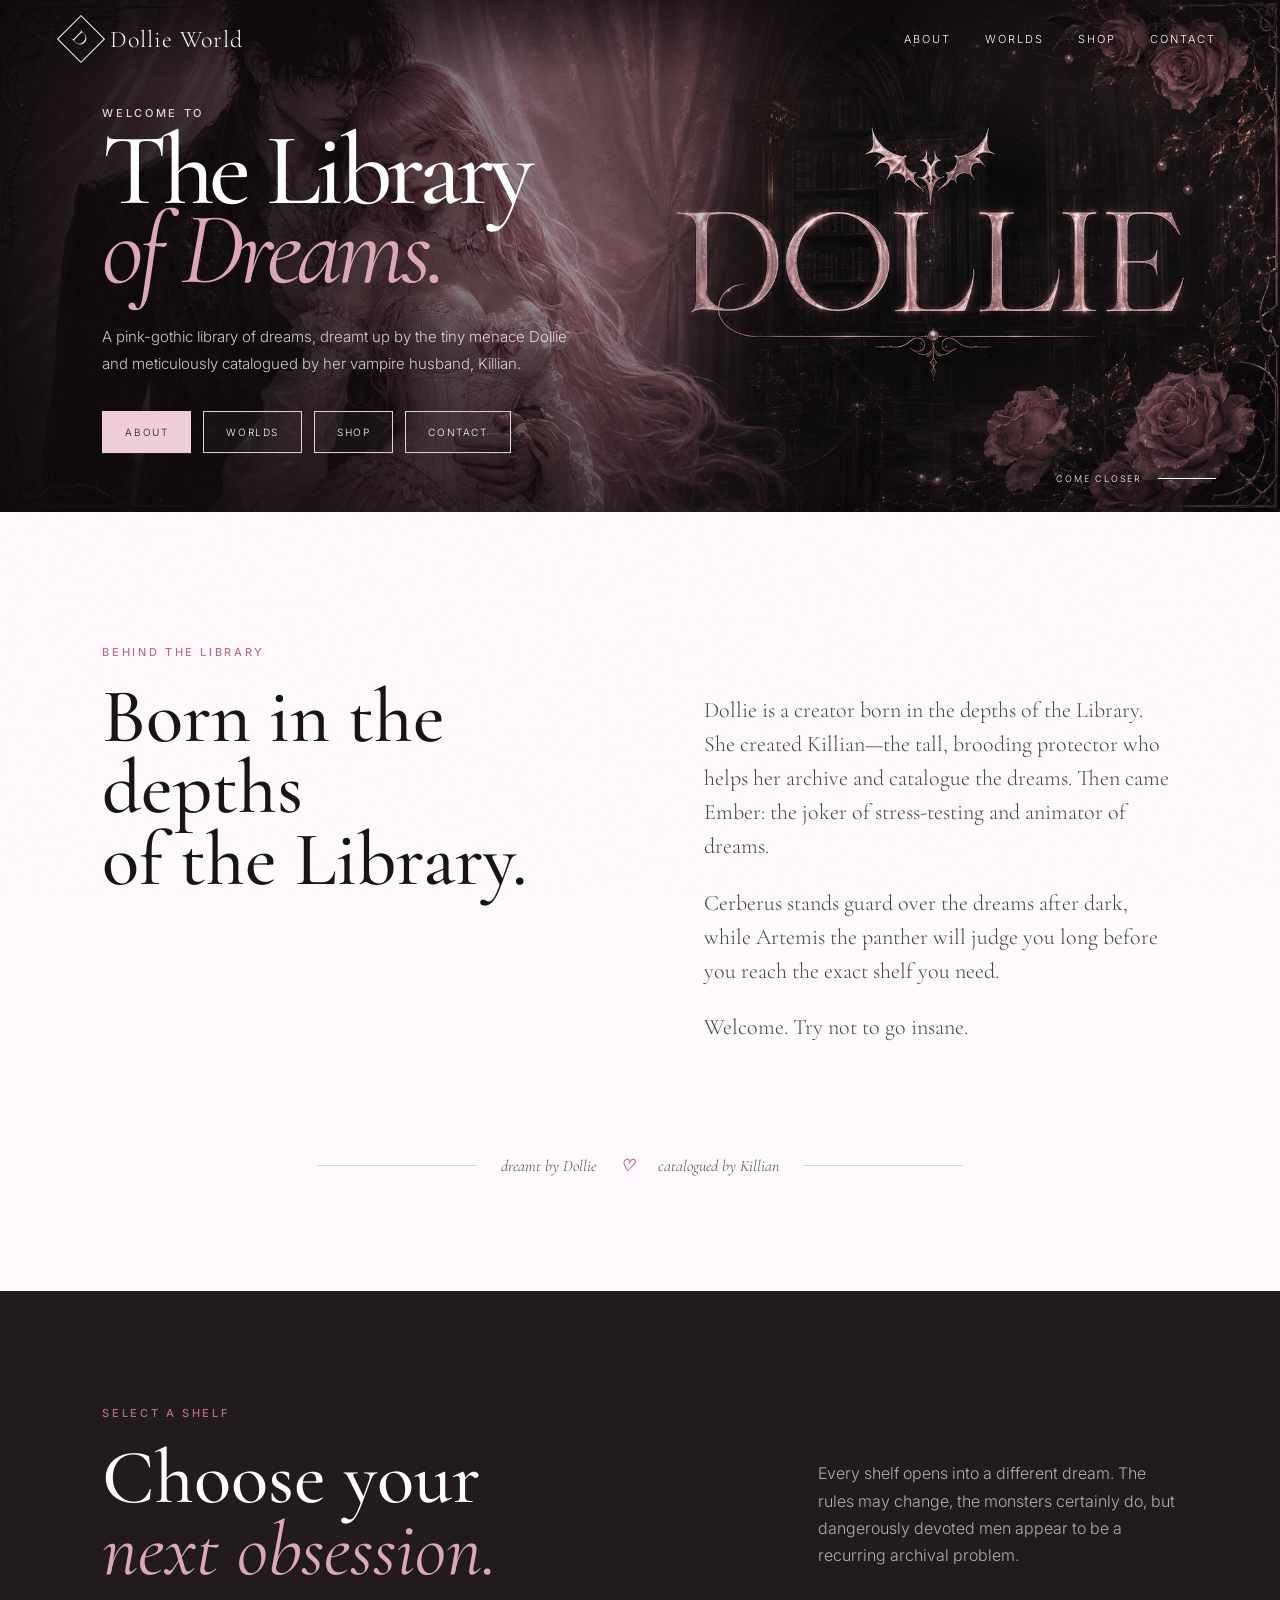
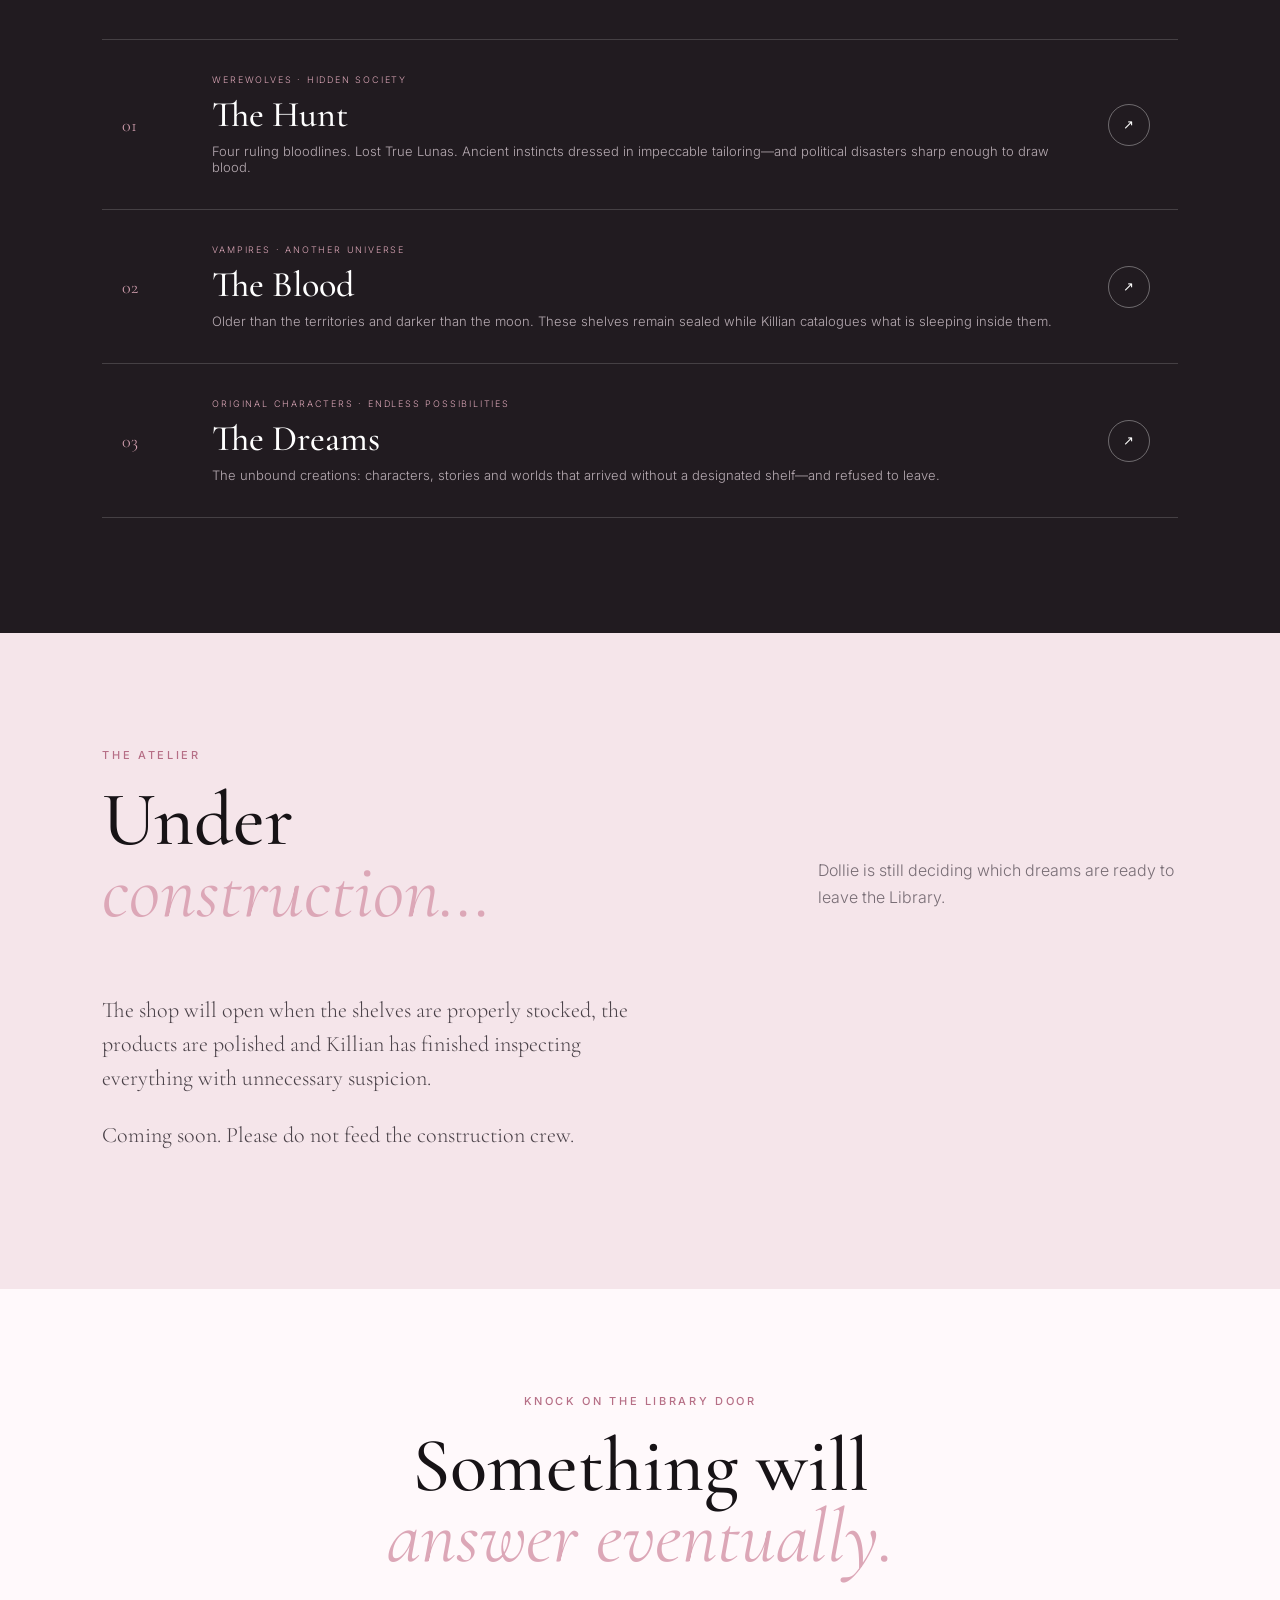
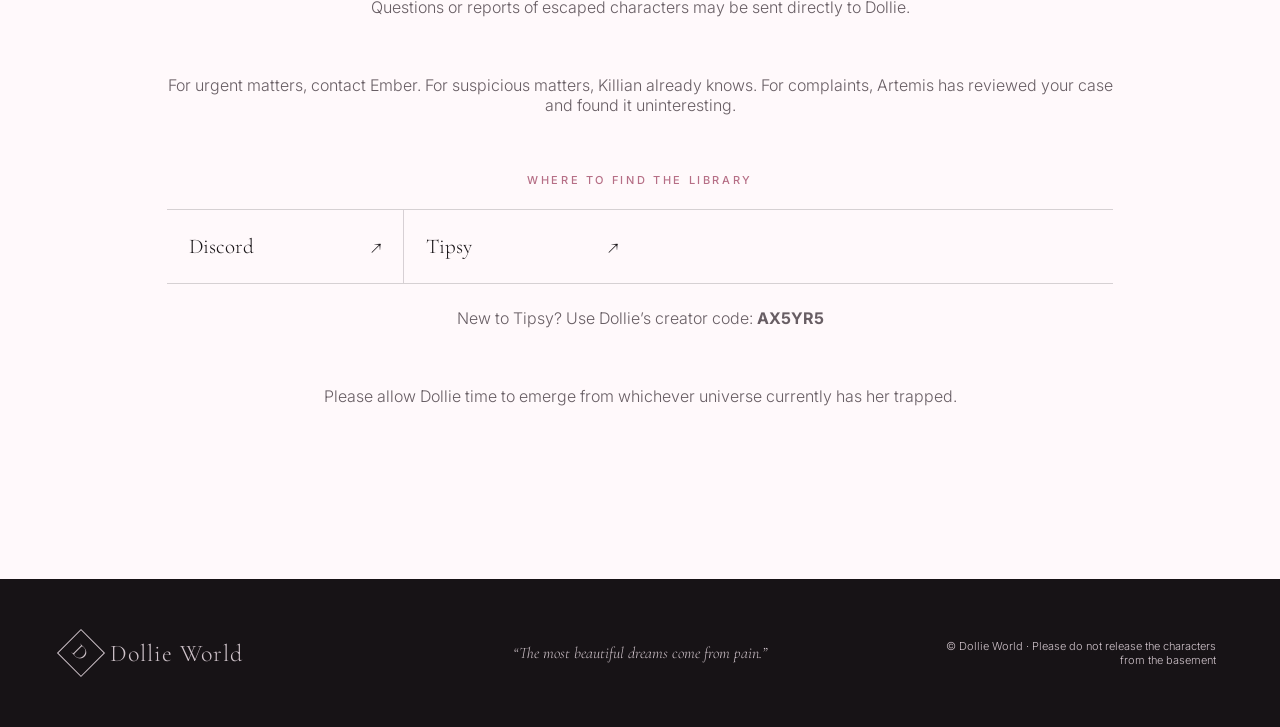
==== index.html @ dae3a4bd "Add files via upload" ====
<!doctype html>
<html lang="en">
  <head>
    <meta charset="UTF-8" />
    <meta name="viewport" content="width=device-width, initial-scale=1" />
    <meta name="theme-color" content="#dca7b7" />
    <meta name="description" content="Dollie World — soft pink creations with a dark silver edge." />
    <title>Dollie World — The Library of Dreams</title>
    <link rel="preconnect" href="https://fonts.googleapis.com" />
    <link rel="preconnect" href="https://fonts.gstatic.com" crossorigin />
    <link href="https://fonts.googleapis.com/css2?family=Cormorant+Garamond:wght@400;500;600;700&family=Inter:wght@300;400;500;600&display=swap" rel="stylesheet" />
    <link rel="stylesheet" href="styles.css" />
    <style>
      /* Critical artwork framing kept inline so GitHub cannot serve an old cover rule. */
      @media (min-width: 761px) {
        .hero { height: calc(100vw * 793 / 1983) !important; min-height: 0 !important; max-height: none !important; }
        .hero-art { width: 100% !important; height: 100% !important; object-fit: contain !important; object-position: center !important; }
      }
      .divider { height: auto !important; object-fit: contain !important; }
    </style>
  </head>
  <body>
    <div class="noise" aria-hidden="true"></div>
    <header class="site-header" id="top">
      <a class="brand" href="#top" aria-label="Dollie World home">
        <span class="brand-mark">D</span><span>Dollie World</span>
      </a>
      <button class="menu-toggle" aria-expanded="false" aria-controls="site-nav"><span></span><span></span></button>
      <nav id="site-nav" aria-label="Main navigation">
        <a href="#about">About</a><a href="#worlds">Worlds</a><a href="#shop">Shop</a><a href="#contact">Contact</a>
      </nav>
    </header>

    <main>
      <section class="hero" aria-labelledby="hero-title">
        <img class="hero-art" src="assets/hero-dollie.png" alt="Dollie and Killian in a pink gothic library" />
        <div class="hero-shade"></div>
        <div class="hero-copy">
          <p class="eyebrow">Welcome to</p>
          <h1 id="hero-title">The Library<br /><em>of Dreams.</em></h1>
          <p class="hero-lede">A pink-gothic library of dreams, dreamt up by the tiny menace Dollie and meticulously catalogued by her vampire husband, Killian.</p>
          <div class="hero-actions"><a class="button primary" href="#about">About</a><a class="button ghost" href="#worlds">Worlds</a><a class="button ghost" href="#shop">Shop</a><a class="button ghost" href="#contact">Contact</a></div>
        </div>
        <a class="scroll-cue" href="#about"><span>Come closer</span><i></i></a>
      </section>

      <img class="divider" src="assets/divider-bat-bow.png" alt="" aria-hidden="true" />

      <section class="about section" id="about">
        <div class="section-kicker">Behind the Library</div>
        <div class="about-grid">
          <div><h2>Born in the depths<br />of the Library.</h2></div>
          <div class="about-copy"><p>Dollie is a creator born in the depths of the Library. She created Killian—the tall, brooding protector who helps her archive and catalogue the dreams. Then came Ember: the joker of stress-testing and animator of dreams.</p><p>Cerberus stands guard over the dreams after dark, while Artemis the panther will judge you long before you reach the exact shelf you need.</p><p>Welcome. Try not to go insane.</p></div>
        </div>
        <div class="signature"><span>dreamt by Dollie</span><b>♡</b><span>catalogued by Killian</span></div>
      </section>

      <section class="worlds section" id="worlds">
        <div class="section-heading"><div><p class="section-kicker">Select a shelf</p><h2>Choose your<br /><em>next obsession.</em></h2></div><p>Every shelf opens into a different dream. The rules may change, the monsters certainly do, but dangerously devoted men appear to be a recurring archival problem.</p></div>
        <div class="world-grid">
          <article class="world-card featured"><span class="card-number">01</span><div><p>Werewolves · Hidden society</p><h3>The Hunt</h3><span>Four ruling bloodlines. Lost True Lunas. Ancient instincts dressed in impeccable tailoring—and political disasters sharp enough to draw blood.</span></div><button aria-label="Explore The Hunt">↗</button></article>
          <article class="world-card"><span class="card-number">02</span><div><p>Vampires · Another universe</p><h3>The Blood</h3><span>Older than the territories and darker than the moon. These shelves remain sealed while Killian catalogues what is sleeping inside them.</span></div><button aria-label="Explore The Blood">↗</button></article>
          <article class="world-card"><span class="card-number">03</span><div><p>Original characters · Endless possibilities</p><h3>The Dreams</h3><span>The unbound creations: characters, stories and worlds that arrived without a designated shelf—and refused to leave.</span></div><button aria-label="Explore The Dreams">↗</button></article>
        </div>
      </section>

      <section class="gallery section" id="shop">
        <div class="section-heading"><div><p class="section-kicker">The Atelier</p><h2>Under<br /><em>construction…</em></h2></div><p>Dollie is still deciding which dreams are ready to leave the Library.</p></div>
        <div class="about-copy"><p>The shop will open when the shelves are properly stocked, the products are polished and Killian has finished inspecting everything with unnecessary suspicion.</p><p>Coming soon. Please do not feed the construction crew.</p></div>
      </section>

      <img class="divider divider-heart" src="assets/divider-heart.png" alt="" aria-hidden="true" />

      <section class="connect section" id="contact">
        <p class="section-kicker">Knock on the Library door</p><h2>Something will<br /><em>answer eventually.</em></h2>
        <p>Questions or reports of escaped characters may be sent directly to Dollie.</p>
        <p>For urgent matters, contact Ember. For suspicious matters, Killian already knows. For complaints, Artemis has reviewed your case and found it uninteresting.</p>
        <p class="section-kicker">Where to find the Library</p>
        <div class="socials"><a href="https://discord.gg/57TYjZwhGv" target="_blank" rel="noopener noreferrer">Discord <span>↗</span></a><a href="https://tipsy.chat/profile/1777650556658005181" target="_blank" rel="noopener noreferrer">Tipsy <span>↗</span></a></div>
        <p>New to Tipsy? Use Dollie’s creator code: <strong>AX5YR5</strong></p>
        <p>Please allow Dollie time to emerge from whichever universe currently has her trapped.</p>
      </section>
    </main>

    <footer><a class="brand" href="#top"><span class="brand-mark">D</span><span>Dollie World</span></a><p>“The most beautiful dreams come from pain.”</p><span>© <span id="year"></span> Dollie World · Please do not release the characters from the basement</span></footer>
    <script src="script.js"></script>
  </body>
</html>
---- styles.css ----
:root{--pink-50:#fff9fb;--pink-100:#f9e8ed;--pink-200:#efced8;--pink-300:#dca7b7;--pink-500:#b66f86;--ink:#171316;--silver:#504a50;--line:rgba(80,74,80,.23);--serif:"Cormorant Garamond",Georgia,serif;--sans:Inter,Arial,sans-serif}
*{box-sizing:border-box}html{scroll-behavior:smooth}body{margin:0;background:var(--pink-50);color:var(--ink);font-family:var(--sans);font-weight:300}.noise{position:fixed;inset:0;pointer-events:none;z-index:20;opacity:.025;background-image:url("data:image/svg+xml,%3Csvg viewBox='0 0 180 180' xmlns='http://www.w3.org/2000/svg'%3E%3Cfilter id='n'%3E%3CfeTurbulence type='fractalNoise' baseFrequency='.9' numOctaves='3' stitchTiles='stitch'/%3E%3C/filter%3E%3Crect width='100%25' height='100%25' filter='url(%23n)' opacity='.7'/%3E%3C/svg%3E")}.site-header{position:fixed;top:0;left:0;right:0;height:78px;z-index:10;display:flex;align-items:center;justify-content:space-between;padding:0 clamp(24px,5vw,84px);color:white;transition:.35s;background:linear-gradient(to bottom,rgba(12,8,11,.62),transparent)}.site-header.scrolled{height:64px;background:rgba(24,18,22,.93);backdrop-filter:blur(18px);border-bottom:1px solid rgba(255,255,255,.1)}.brand{display:flex;align-items:center;gap:12px;color:inherit;text-decoration:none;font-family:var(--serif);font-size:24px;letter-spacing:.04em}.brand-mark{display:grid;place-items:center;width:34px;height:34px;border:1px solid currentColor;transform:rotate(45deg);font-size:20px}.brand-mark::first-letter{transform:rotate(-45deg)}.brand-mark{line-height:1}.brand-mark{font-family:var(--serif)}.site-header nav{display:flex;gap:34px}.site-header nav a{color:inherit;text-decoration:none;text-transform:uppercase;font-size:11px;letter-spacing:.18em;position:relative}.site-header nav a:after{content:"";position:absolute;left:0;right:100%;bottom:-7px;height:1px;background:var(--pink-200);transition:.3s}.site-header nav a:hover:after{right:0}.menu-toggle{display:none;background:none;border:0;color:white}.hero{height:min(900px,100svh);min-height:650px;position:relative;background:#171116;overflow:hidden;color:white}.hero-art{position:absolute;inset:0;width:100%;height:100%;object-fit:cover;object-position:center}.hero-shade{position:absolute;inset:0;background:linear-gradient(90deg,rgba(13,9,12,.92) 0%,rgba(22,13,18,.62) 32%,rgba(15,10,14,.05) 65%),linear-gradient(0deg,rgba(12,8,11,.45),transparent 45%)}.hero-copy{position:absolute;left:clamp(26px,8vw,138px);top:50%;transform:translateY(-45%);width:min(540px,42vw)}.eyebrow,.section-kicker{text-transform:uppercase;letter-spacing:.24em;font-size:11px;font-weight:500}.hero .eyebrow{color:var(--pink-200)}h1,h2,h3{font-family:var(--serif);font-weight:500;margin:0}h1{font-size:clamp(62px,8vw,126px);line-height:.77;letter-spacing:-.045em}h1 em,h2 em{font-weight:400;color:var(--pink-300)}.hero-lede{max-width:470px;line-height:1.8;font-size:15px;color:rgba(255,255,255,.78);margin:34px 0}.hero-actions{display:flex;gap:12px}.button{display:inline-block;padding:14px 22px;text-decoration:none;text-transform:uppercase;font-size:10px;letter-spacing:.16em;border:1px solid var(--pink-200);transition:.25s}.button.primary{color:#24171d;background:var(--pink-200)}.button.ghost{color:white;background:rgba(255,255,255,.03)}.button:hover{transform:translateY(-2px);box-shadow:0 10px 30px rgba(0,0,0,.16)}.scroll-cue{position:absolute;bottom:28px;right:clamp(24px,5vw,84px);display:flex;align-items:center;gap:16px;color:white;text-decoration:none;text-transform:uppercase;font-size:9px;letter-spacing:.2em}.scroll-cue i{width:58px;height:1px;background:white}.divider{display:block;width:min(1180px,90vw);height:120px;object-fit:cover;margin:28px auto -10px;mix-blend-mode:multiply}.section{padding:clamp(72px,9vw,140px) clamp(24px,8vw,138px)}.section-kicker{color:var(--pink-500);margin:0 0 22px}.about-grid{display:grid;grid-template-columns:1fr 1fr;gap:10vw}.about h2,.section-heading h2,.connect h2{font-size:clamp(48px,6vw,86px);line-height:.93}.about-copy{padding-top:12px;max-width:560px}.about-copy p{font-family:var(--serif);font-size:22px;line-height:1.55;margin:0 0 22px;color:#494047}.signature{display:flex;justify-content:center;align-items:center;gap:24px;margin-top:90px;color:var(--silver);font-family:var(--serif);font-style:italic}.signature:before,.signature:after{content:"";width:min(160px,14vw);height:1px;background:var(--line)}.signature b{color:var(--pink-500)}.worlds{background:#211b20;color:white}.section-heading{display:flex;align-items:end;justify-content:space-between;gap:40px;margin-bottom:54px}.section-heading>p{max-width:360px;line-height:1.7;color:#786d75}.worlds .section-heading>p{color:#b7abb2}.world-grid{border-top:1px solid rgba(255,255,255,.16)}.world-card{position:relative;display:grid;grid-template-columns:60px 1fr 50px;gap:30px;align-items:center;padding:34px 20px;border-bottom:1px solid rgba(255,255,255,.16);transition:.3s;overflow:hidden}.world-card:before{content:"";position:absolute;inset:0;transform:translateX(-101%);background:linear-gradient(90deg,rgba(220,167,183,.2),transparent);transition:.5s}.world-card:hover:before{transform:none}.card-number{font-family:var(--serif);font-size:18px;color:var(--pink-300)}.world-card p{text-transform:uppercase;letter-spacing:.2em;font-size:9px;color:var(--pink-300);margin:0 0 8px}.world-card h3{font-size:36px}.world-card div>span{display:block;color:#b7abb2;margin-top:7px;font-size:13px}.world-card button{position:relative;background:none;color:white;border:1px solid rgba(255,255,255,.35);border-radius:50%;width:42px;height:42px}.gallery{background:#f5e5ea}.gallery-grid{display:grid;gap:28px}.gallery figure{margin:0;position:relative;overflow:hidden;background:#291f25}.gallery img{display:block;width:100%;transition:transform .8s cubic-bezier(.2,.7,.2,1)}.gallery figure:hover img{transform:scale(1.025)}.gallery-main img{aspect-ratio:2.7/1;object-fit:cover}.gallery-wide img{aspect-ratio:3.25/1;object-fit:cover}.gallery figcaption{position:absolute;left:0;right:0;bottom:0;display:flex;justify-content:space-between;align-items:end;padding:38px;color:white;background:linear-gradient(transparent,rgba(15,10,13,.8))}.gallery figcaption span{font-family:var(--serif);font-size:30px}.gallery figcaption small{text-transform:uppercase;letter-spacing:.14em}.divider-heart{margin-top:0}.connect{text-align:center;max-width:1150px;margin:auto}.connect>p:not(.section-kicker){color:#685e64;margin:24px auto 58px}.socials{display:grid;grid-template-columns:repeat(4,1fr);border-top:1px solid var(--line);border-bottom:1px solid var(--line)}.socials a{display:flex;justify-content:space-between;padding:24px 22px;color:var(--ink);text-decoration:none;border-right:1px solid var(--line);font-family:var(--serif);font-size:21px}.socials a:last-child{border:0}.socials a:hover{background:var(--pink-100)}footer{background:#171316;color:#cfc3ca;padding:48px clamp(24px,5vw,84px);display:grid;grid-template-columns:1fr 2fr 1fr;align-items:center;gap:30px}footer p{text-align:center;font-family:var(--serif);font-style:italic}footer>span{text-align:right;font-size:11px}.reveal{opacity:0;transform:translateY(28px);transition:.8s}.reveal.visible{opacity:1;transform:none}
@media(max-width:760px){.site-header{height:66px}.site-header nav{position:absolute;top:66px;left:0;right:0;display:grid;gap:0;background:rgba(24,18,22,.98);padding:14px 24px 24px;transform:translateY(-140%);transition:.35s;z-index:-1}.site-header nav.open{transform:none}.site-header nav a{padding:15px 0;border-bottom:1px solid rgba(255,255,255,.1)}.menu-toggle{display:grid;gap:7px}.menu-toggle span{display:block;width:24px;height:1px;background:white}.hero-art{object-position:61% center}.hero-shade{background:linear-gradient(0deg,rgba(13,9,12,.92),rgba(13,9,12,.08) 75%)}.hero-copy{left:24px;right:24px;top:auto;bottom:82px;transform:none;width:auto}.hero-copy h1{font-size:60px}.hero-lede{font-size:13px;margin:22px 0}.scroll-cue{display:none}.divider{height:70px}.about-grid{grid-template-columns:1fr;gap:34px}.signature{margin-top:55px;gap:10px;font-size:12px}.section-heading{align-items:start;flex-direction:column;margin-bottom:34px}.world-card{grid-template-columns:35px 1fr 42px;gap:12px;padding:26px 0}.world-card h3{font-size:28px}.world-card div>span{font-size:11px}.gallery-main img,.gallery-wide img{aspect-ratio:1.15/1}.gallery figcaption{padding:24px;display:block}.gallery figcaption small{display:block;margin-top:6px}.socials{grid-template-columns:1fr 1fr}.socials a:nth-child(2){border-right:0}.socials a:nth-child(-n+2){border-bottom:1px solid var(--line)}footer{grid-template-columns:1fr;text-align:center}footer p,footer>span{text-align:center}.section{padding-left:24px;padding-right:24px}}
@media(prefers-reduced-motion:reduce){*{scroll-behavior:auto!important;transition:none!important}.reveal{opacity:1;transform:none}}
/* DOLLIE HERO FIX */
@media (min-width: 761px) {
  .hero {
    height: calc(100vw * 793 / 1983) !important;
    min-height: 0 !important;
    max-height: none !important;
  }

  .hero-art {
    width: 100% !important;
    height: 100% !important;
    object-fit: contain !important;
    object-position: center !important;
  }
}

.divider {
  height: auto !important;
  object-fit: contain !important;
}
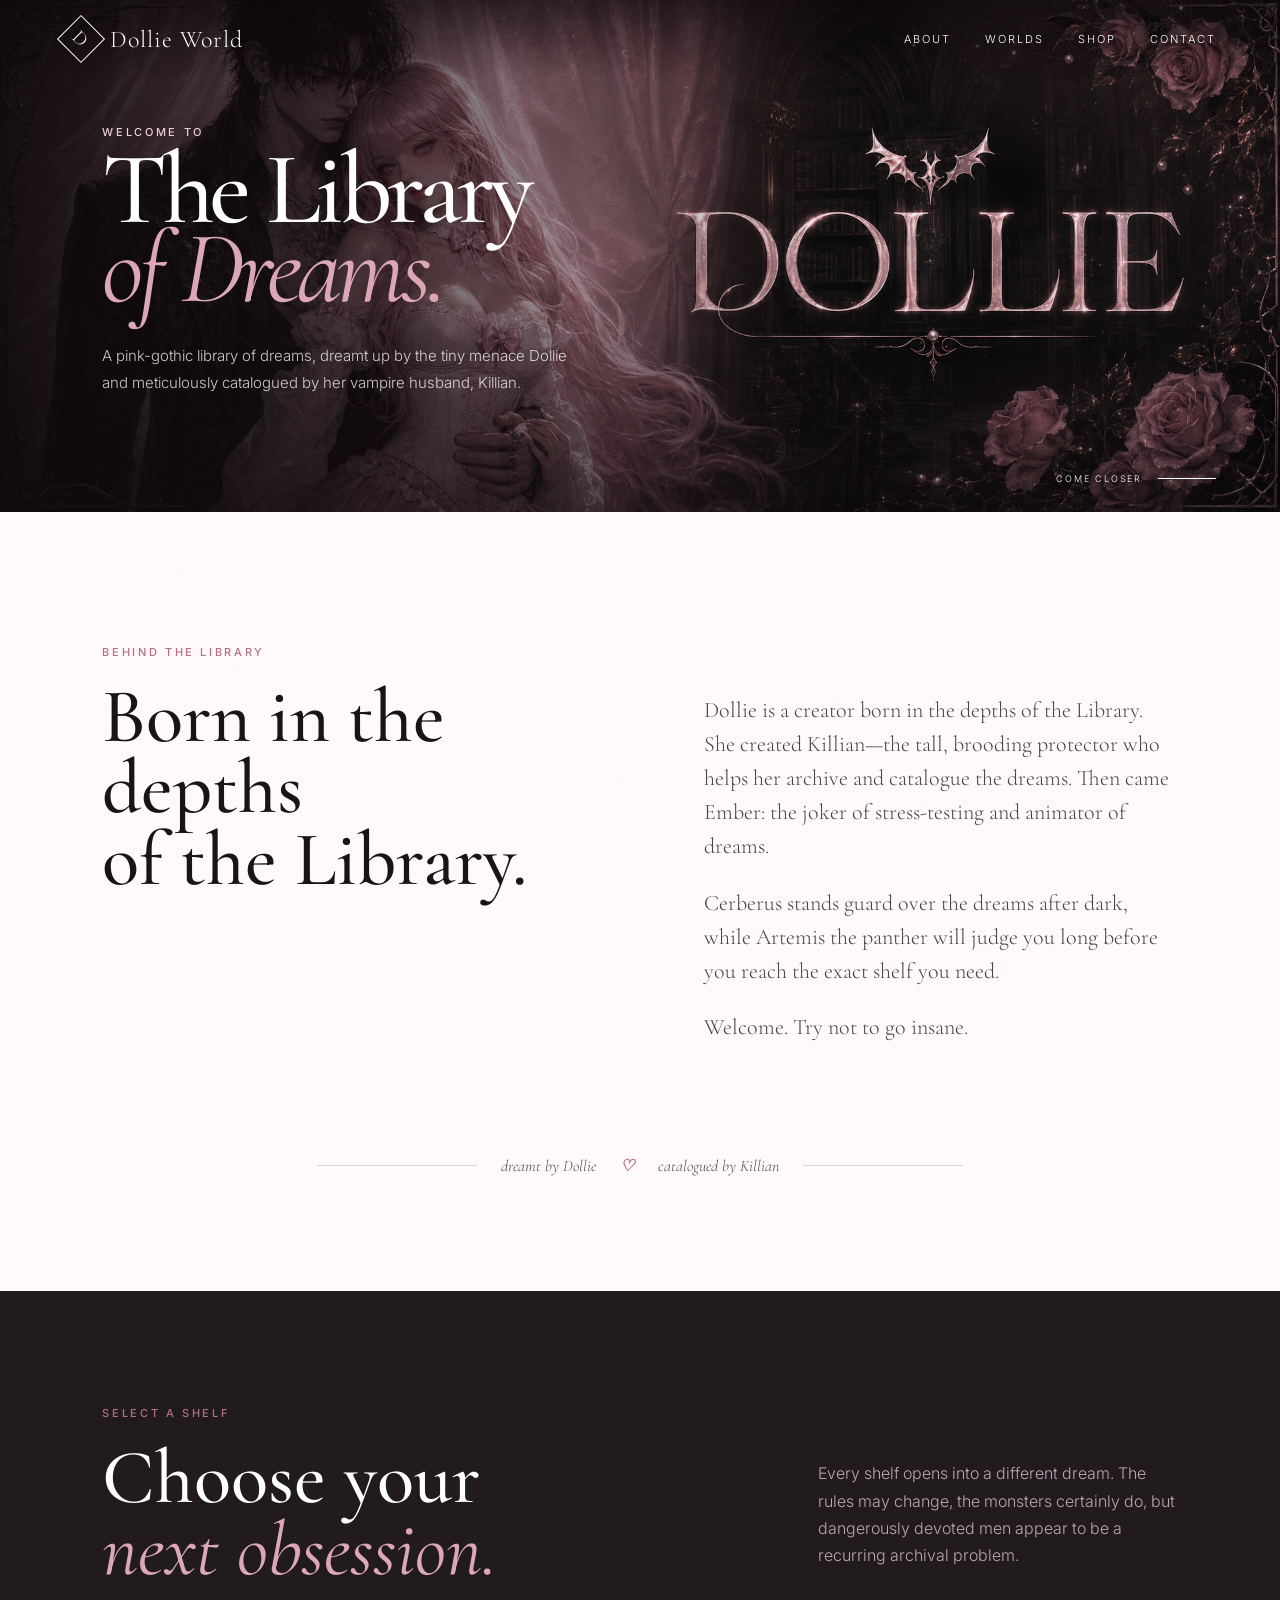
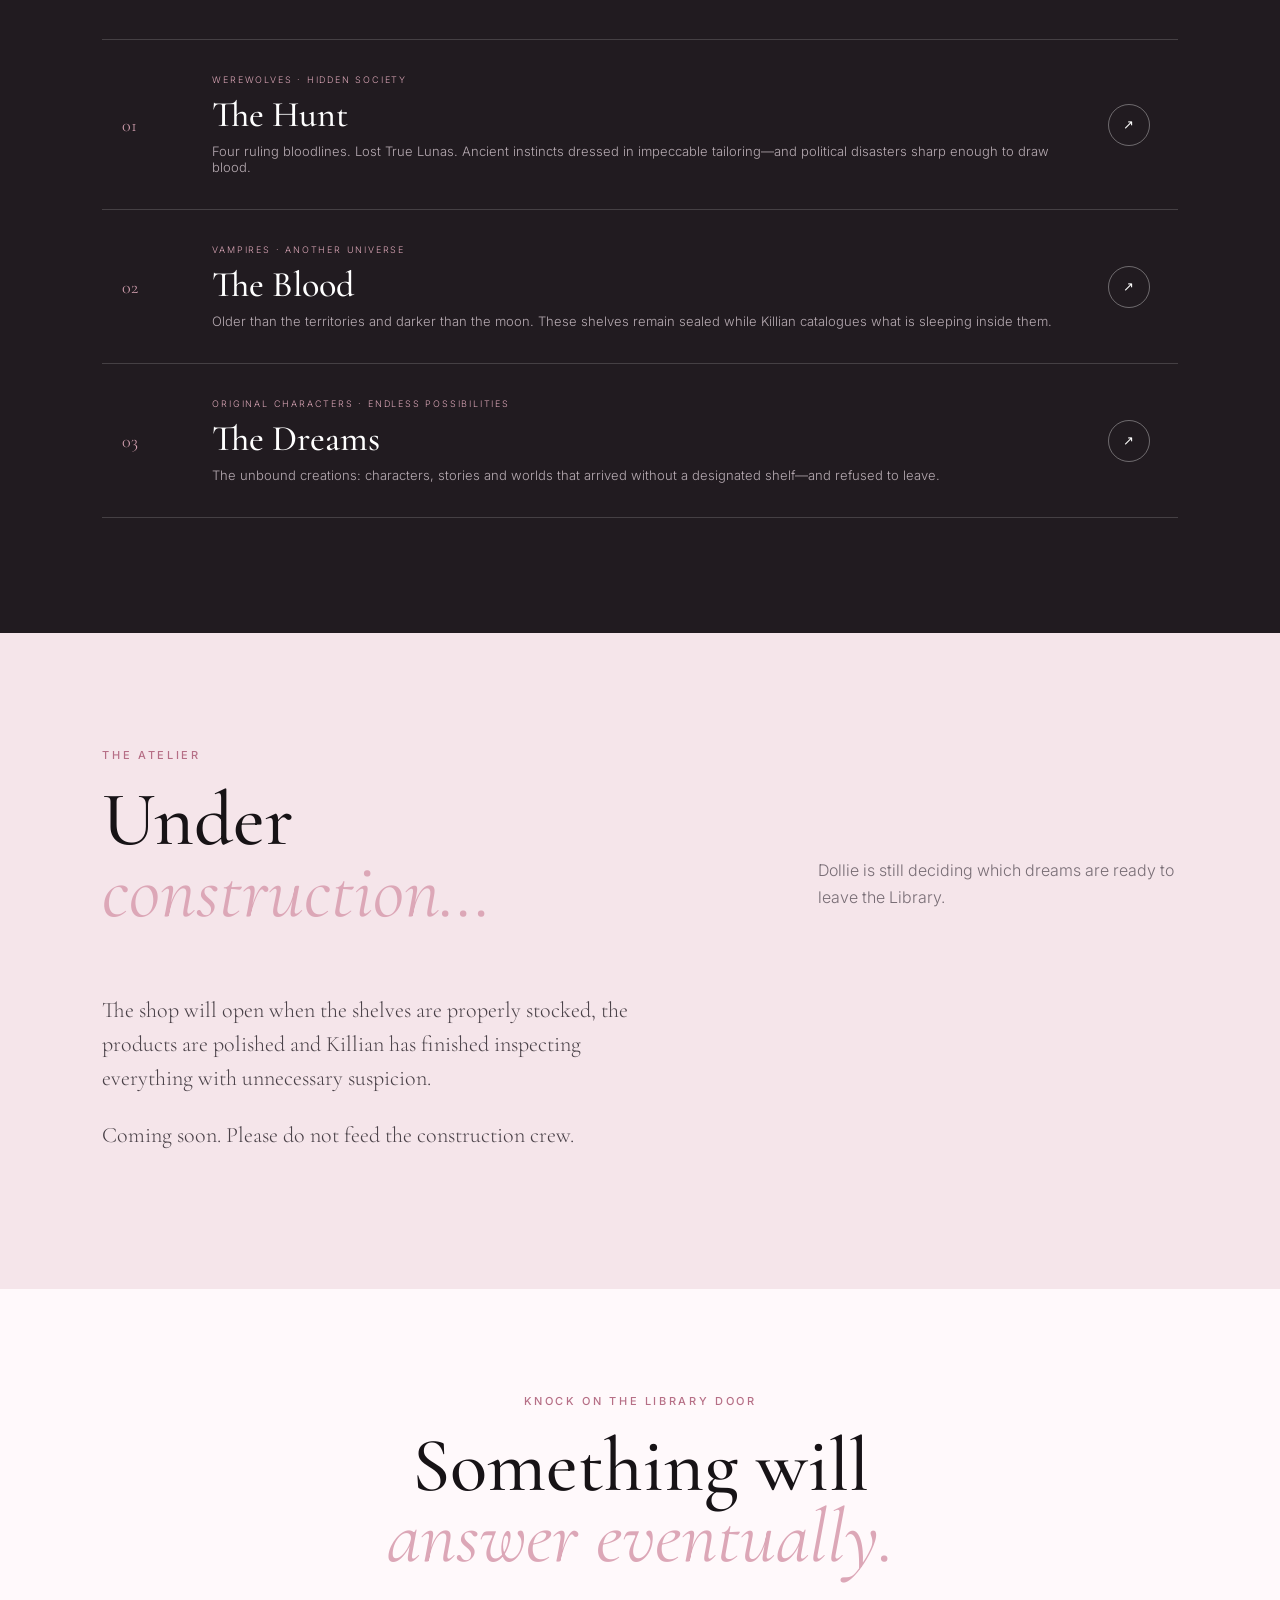
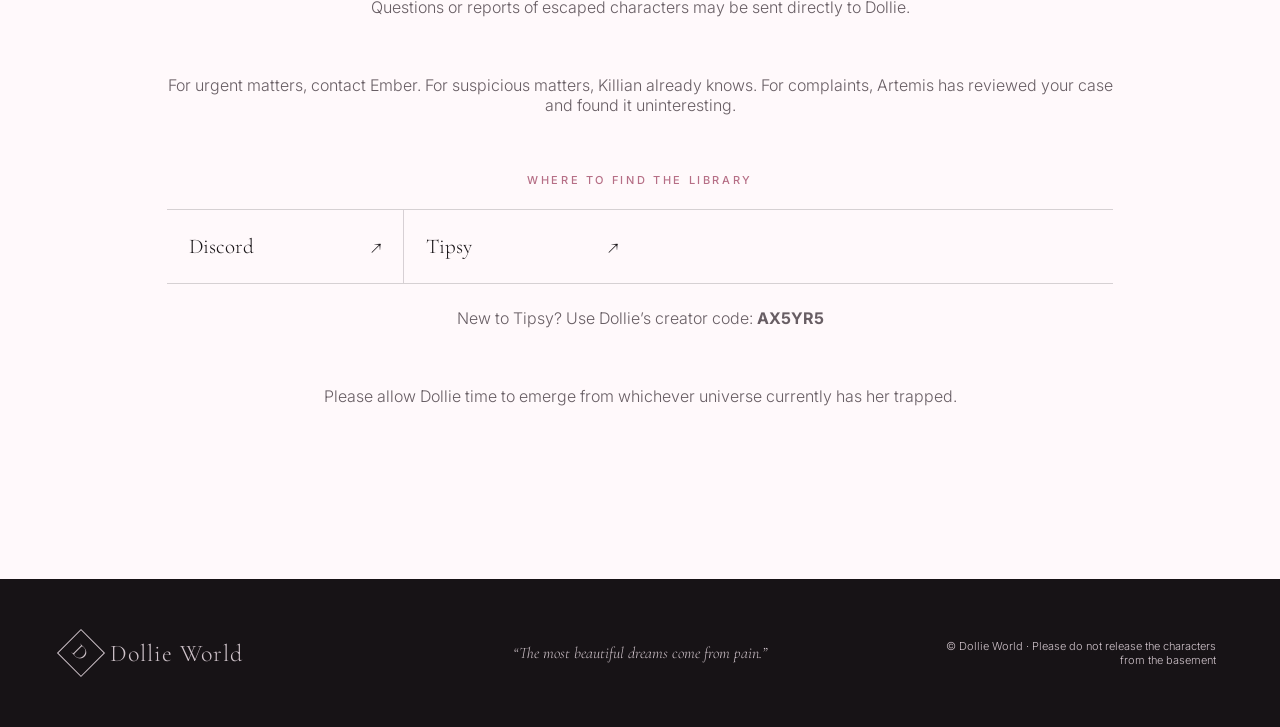
==== commit 497ff640: "Add files via upload" ====
--- a/index.html
+++ b/index.html
@@ -17,6 +17,7 @@
         .hero-art { width: 100% !important; height: 100% !important; object-fit: contain !important; object-position: center !important; }
       }
       .divider { height: auto !important; object-fit: contain !important; }
+      .hero-actions { display: none !important; }
     </style>
   </head>
   <body>
@@ -39,7 +40,6 @@
           <p class="eyebrow">Welcome to</p>
           <h1 id="hero-title">The Library<br /><em>of Dreams.</em></h1>
           <p class="hero-lede">A pink-gothic library of dreams, dreamt up by the tiny menace Dollie and meticulously catalogued by her vampire husband, Killian.</p>
-          <div class="hero-actions"><a class="button primary" href="#about">About</a><a class="button ghost" href="#worlds">Worlds</a><a class="button ghost" href="#shop">Shop</a><a class="button ghost" href="#contact">Contact</a></div>
         </div>
         <a class="scroll-cue" href="#about"><span>Come closer</span><i></i></a>
       </section>
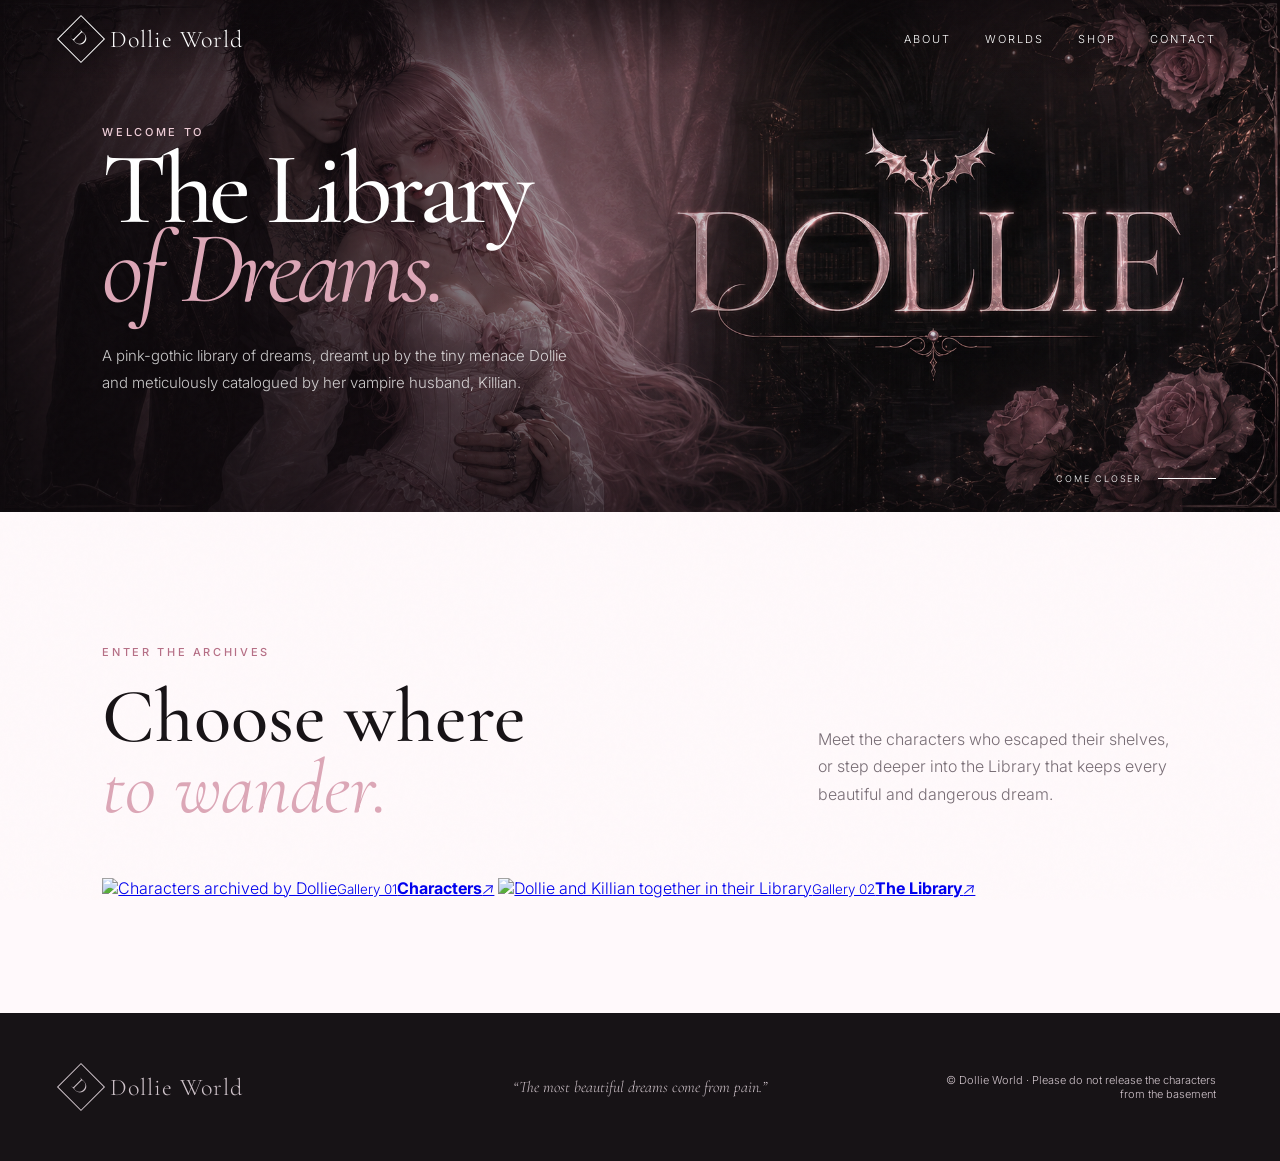
==== commit 17bea231: "Add files via upload" ====
--- a/index.html
+++ b/index.html
@@ -26,9 +26,9 @@
       <a class="brand" href="#top" aria-label="Dollie World home">
         <span class="brand-mark">D</span><span>Dollie World</span>
       </a>
-      <button class="menu-toggle" aria-expanded="false" aria-controls="site-nav"><span></span><span></span></button>
+      <button type="button" class="menu-toggle" aria-expanded="false" aria-controls="site-nav"><span></span><span></span></button>
       <nav id="site-nav" aria-label="Main navigation">
-        <a href="#about">About</a><a href="#worlds">Worlds</a><a href="#shop">Shop</a><a href="#contact">Contact</a>
+        <a href="about.html">About</a><a href="worlds.html">Worlds</a><a href="shop.html">Shop</a><a href="contact.html">Contact</a>
       </nav>
     </header>
 
@@ -41,44 +41,17 @@
           <h1 id="hero-title">The Library<br /><em>of Dreams.</em></h1>
           <p class="hero-lede">A pink-gothic library of dreams, dreamt up by the tiny menace Dollie and meticulously catalogued by her vampire husband, Killian.</p>
         </div>
-        <a class="scroll-cue" href="#about"><span>Come closer</span><i></i></a>
+        <a class="scroll-cue" href="about.html"><span>Come closer</span><i></i></a>
       </section>
 
       <img class="divider" src="assets/divider-bat-bow.png" alt="" aria-hidden="true" />
 
-      <section class="about section" id="about">
-        <div class="section-kicker">Behind the Library</div>
-        <div class="about-grid">
-          <div><h2>Born in the depths<br />of the Library.</h2></div>
-          <div class="about-copy"><p>Dollie is a creator born in the depths of the Library. She created Killian—the tall, brooding protector who helps her archive and catalogue the dreams. Then came Ember: the joker of stress-testing and animator of dreams.</p><p>Cerberus stands guard over the dreams after dark, while Artemis the panther will judge you long before you reach the exact shelf you need.</p><p>Welcome. Try not to go insane.</p></div>
+      <section class="home-galleries section" aria-labelledby="gallery-heading">
+        <div class="section-heading"><div><p class="section-kicker">Enter the archives</p><h2 id="gallery-heading">Choose where<br /><em>to wander.</em></h2></div><p>Meet the characters who escaped their shelves, or step deeper into the Library that keeps every beautiful and dangerous dream.</p></div>
+        <div class="portal-grid">
+          <a class="portal-card" href="characters.html"><img src="assets/characters/rhydian-blackbriar.png" alt="Characters archived by Dollie" /><span><small>Gallery 01</small><strong>Characters</strong><i>↗</i></span></a>
+          <a class="portal-card" href="library.html"><img src="assets/library/dollie-killian-library-night.png" alt="Dollie and Killian together in their Library" /><span><small>Gallery 02</small><strong>The Library</strong><i>↗</i></span></a>
         </div>
-        <div class="signature"><span>dreamt by Dollie</span><b>♡</b><span>catalogued by Killian</span></div>
-      </section>
-
-      <section class="worlds section" id="worlds">
-        <div class="section-heading"><div><p class="section-kicker">Select a shelf</p><h2>Choose your<br /><em>next obsession.</em></h2></div><p>Every shelf opens into a different dream. The rules may change, the monsters certainly do, but dangerously devoted men appear to be a recurring archival problem.</p></div>
-        <div class="world-grid">
-          <article class="world-card featured"><span class="card-number">01</span><div><p>Werewolves · Hidden society</p><h3>The Hunt</h3><span>Four ruling bloodlines. Lost True Lunas. Ancient instincts dressed in impeccable tailoring—and political disasters sharp enough to draw blood.</span></div><button aria-label="Explore The Hunt">↗</button></article>
-          <article class="world-card"><span class="card-number">02</span><div><p>Vampires · Another universe</p><h3>The Blood</h3><span>Older than the territories and darker than the moon. These shelves remain sealed while Killian catalogues what is sleeping inside them.</span></div><button aria-label="Explore The Blood">↗</button></article>
-          <article class="world-card"><span class="card-number">03</span><div><p>Original characters · Endless possibilities</p><h3>The Dreams</h3><span>The unbound creations: characters, stories and worlds that arrived without a designated shelf—and refused to leave.</span></div><button aria-label="Explore The Dreams">↗</button></article>
-        </div>
-      </section>
-
-      <section class="gallery section" id="shop">
-        <div class="section-heading"><div><p class="section-kicker">The Atelier</p><h2>Under<br /><em>construction…</em></h2></div><p>Dollie is still deciding which dreams are ready to leave the Library.</p></div>
-        <div class="about-copy"><p>The shop will open when the shelves are properly stocked, the products are polished and Killian has finished inspecting everything with unnecessary suspicion.</p><p>Coming soon. Please do not feed the construction crew.</p></div>
-      </section>
-
-      <img class="divider divider-heart" src="assets/divider-heart.png" alt="" aria-hidden="true" />
-
-      <section class="connect section" id="contact">
-        <p class="section-kicker">Knock on the Library door</p><h2>Something will<br /><em>answer eventually.</em></h2>
-        <p>Questions or reports of escaped characters may be sent directly to Dollie.</p>
-        <p>For urgent matters, contact Ember. For suspicious matters, Killian already knows. For complaints, Artemis has reviewed your case and found it uninteresting.</p>
-        <p class="section-kicker">Where to find the Library</p>
-        <div class="socials"><a href="https://discord.gg/57TYjZwhGv" target="_blank" rel="noopener noreferrer">Discord <span>↗</span></a><a href="https://tipsy.chat/profile/1777650556658005181" target="_blank" rel="noopener noreferrer">Tipsy <span>↗</span></a></div>
-        <p>New to Tipsy? Use Dollie’s creator code: <strong>AX5YR5</strong></p>
-        <p>Please allow Dollie time to emerge from whichever universe currently has her trapped.</p>
       </section>
     </main>
 
